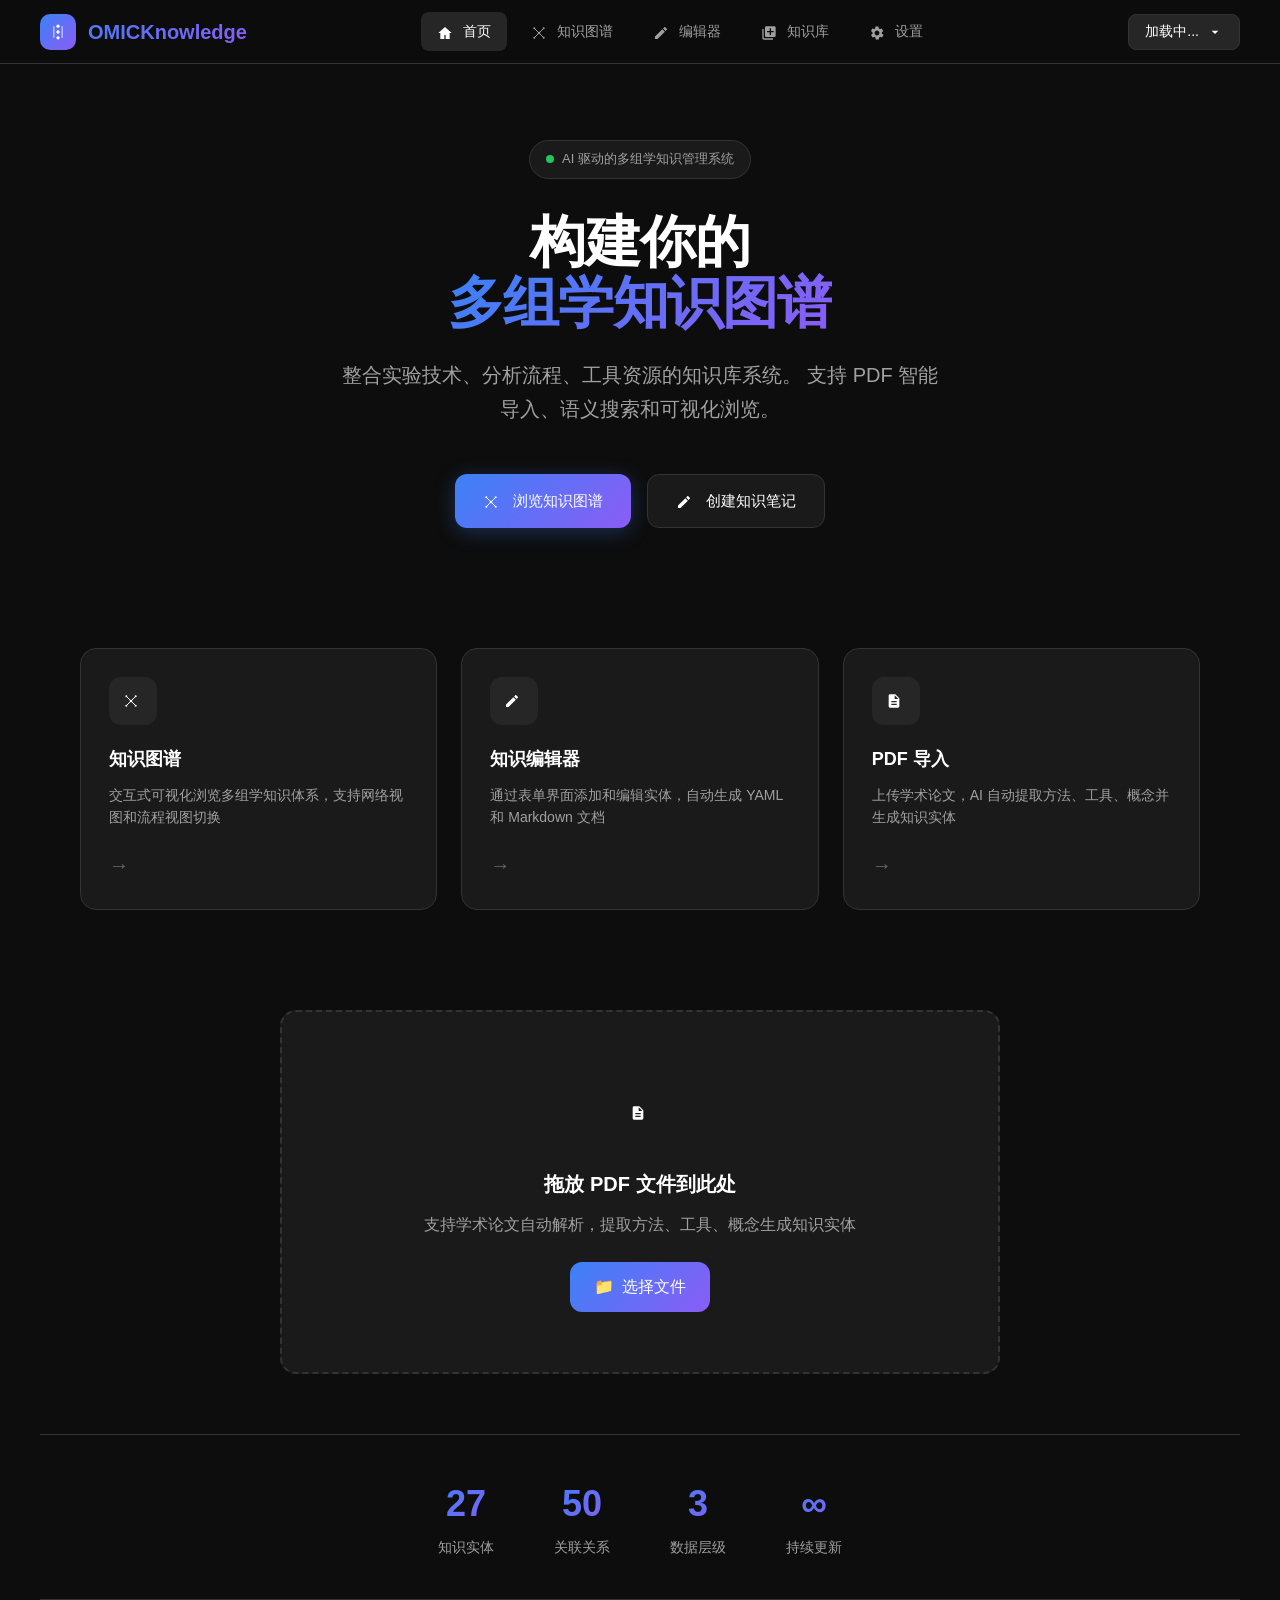
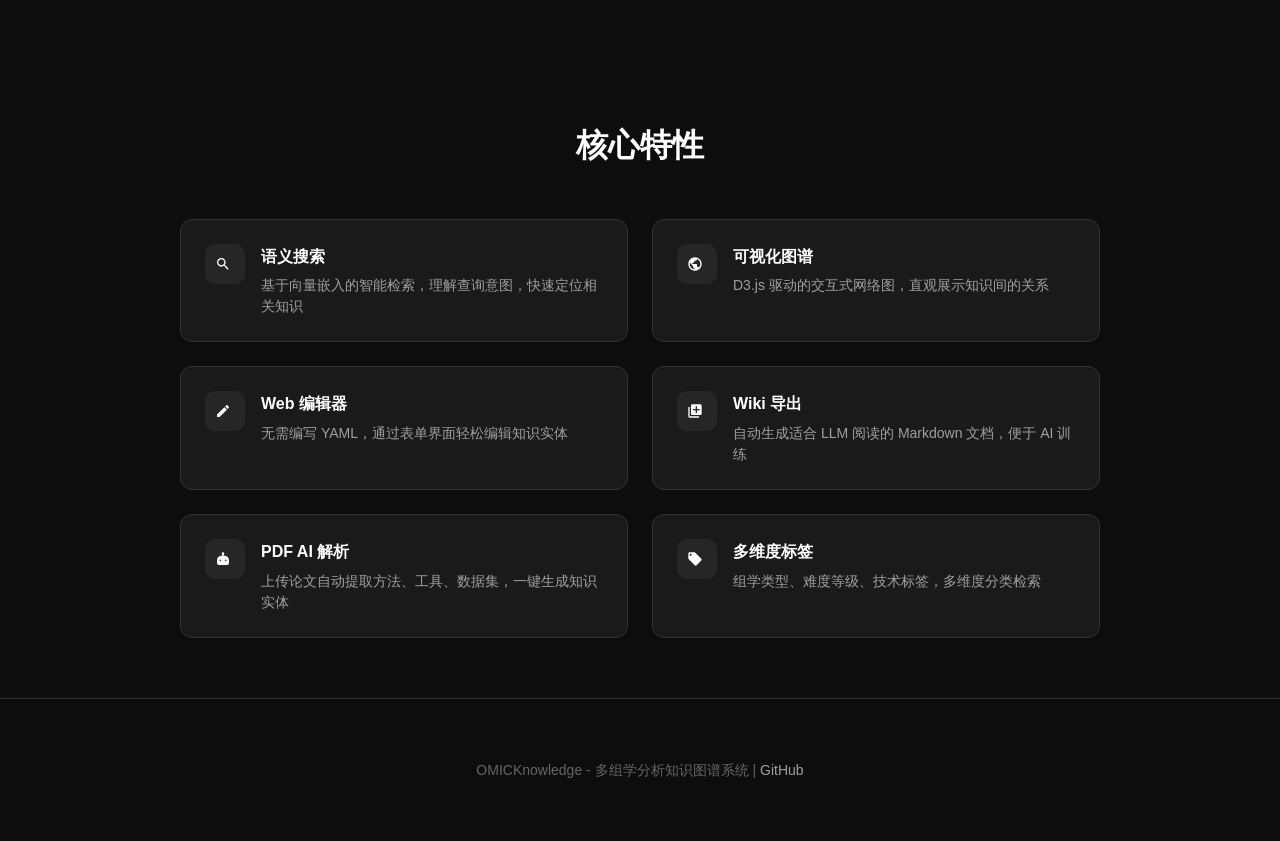
==== knowledge_graph/web/index.html @ b9a16aa6 "feat: add multi-knowledge-base support - Add KnowledgeBaseManager for managing multiple isolated KBs" ====
<!DOCTYPE html>
<html lang="zh-CN">
<head>
  <meta charset="UTF-8">
  <meta name="viewport" content="width=device-width, initial-scale=1.0">
  <title>OMICKnowledge - 多组学知识库</title>
  <link rel="icon" href="data:image/svg+xml,%3Csvg xmlns='http://www.w3.org/2000/svg' viewBox='0 0 100 100'%3E%3Crect width='100' height='100' rx='20' fill='url(%23g)'/%3E%3Cdefs%3E%3ClinearGradient id='g' x1='0%25' y1='0%25' x2='100%25' y2='100%25'%3E%3Cstop offset='0%25' style='stop-color:%233b82f6'/%3E%3Cstop offset='100%25' style='stop-color:%238b5cf6'/%3E%3C/linearGradient%3E%3C/defs%3E%3Ccircle cx='50' cy='35' r='8' fill='white'/%3E%3Ccircle cx='50' cy='60' r='8' fill='white'/%3E%3Ccircle cx='35' cy='85' r='5' fill='white' opacity='0.7'/%3E%3Ccircle cx='65' cy='85' r='5' fill='white' opacity='0.7'/%3E%3C/svg%3E">
  <style>
    /* CSS Variables - Kimi Dark Theme */
    :root {
      --bg-primary: #0d0d0d;
      --bg-secondary: #1a1a1a;
      --bg-tertiary: #262626;
      --bg-hover: #2d2d2d;
      --text-primary: #ffffff;
      --text-secondary: #a0a0a0;
      --text-muted: #666666;
      --accent-blue: #3b82f6;
      --accent-purple: #8b5cf6;
      --accent-gradient: linear-gradient(135deg, #3b82f6 0%, #8b5cf6 100%);
      --border-color: #333333;
      --shadow-lg: 0 20px 60px rgba(0,0,0,0.5);
      --shadow-md: 0 10px 40px rgba(0,0,0,0.3);
      --radius-lg: 16px;
      --radius-md: 12px;
      --radius-sm: 8px;
    }

    * {
      margin: 0;
      padding: 0;
      box-sizing: border-box;
    }

    body {
      font-family: -apple-system, BlinkMacSystemFont, 'Segoe UI', Roboto, 'Helvetica Neue', Arial, sans-serif;
      background: var(--bg-primary);
      color: var(--text-primary);
      min-height: 100vh;
      line-height: 1.6;
    }

    /* Navigation - Kimi Style */
    .navbar {
      position: fixed;
      top: 0;
      left: 0;
      right: 0;
      height: 64px;
      background: rgba(13, 13, 13, 0.9);
      backdrop-filter: blur(20px);
      border-bottom: 1px solid var(--border-color);
      display: flex;
      align-items: center;
      justify-content: space-between;
      padding: 0 40px;
      z-index: 1000;
    }

    .logo {
      display: flex;
      align-items: center;
      gap: 12px;
      font-size: 20px;
      font-weight: 600;
      background: var(--accent-gradient);
      -webkit-background-clip: text;
      -webkit-text-fill-color: transparent;
      background-clip: text;
    }

    .logo-icon {
      width: 36px;
      height: 36px;
      background: var(--accent-gradient);
      border-radius: 10px;
      display: flex;
      align-items: center;
      justify-content: center;
      font-size: 20px;
      -webkit-text-fill-color: initial;
    }

    .nav-links {
      display: flex;
      gap: 8px;
    }

    .nav-link {
      padding: 8px 16px;
      border-radius: var(--radius-sm);
      color: var(--text-secondary);
      text-decoration: none;
      font-size: 14px;
      transition: all 0.2s;
      display: flex;
      align-items: center;
      gap: 6px;
    }

    .nav-link:hover {
      color: var(--text-primary);
      background: var(--bg-hover);
    }

    .nav-link.active {
      color: var(--text-primary);
      background: var(--bg-tertiary);
    }

    /* KB Selector */
    .kb-selector {
      position: relative;
      margin-left: 16px;
    }

    .kb-selector-btn {
      display: flex;
      align-items: center;
      gap: 8px;
      padding: 8px 16px;
      background: var(--bg-tertiary);
      border: 1px solid var(--border-color);
      border-radius: var(--radius-sm);
      color: var(--text-primary);
      cursor: pointer;
      font-size: 14px;
      transition: all 0.2s;
    }

    .kb-selector-btn:hover {
      background: var(--bg-hover);
    }

    .kb-dropdown {
      position: absolute;
      top: 100%;
      right: 0;
      margin-top: 8px;
      min-width: 220px;
      background: var(--bg-secondary);
      border: 1px solid var(--border-color);
      border-radius: var(--radius-md);
      box-shadow: 0 20px 60px rgba(0,0,0,0.5);
      display: none;
      z-index: 1001;
      overflow: hidden;
    }

    .kb-dropdown.show {
      display: block;
    }

    .kb-dropdown-header {
      padding: 12px 16px;
      border-bottom: 1px solid var(--border-color);
      font-size: 12px;
      color: var(--text-muted);
      text-transform: uppercase;
      letter-spacing: 1px;
    }

    .kb-dropdown-item {
      display: flex;
      align-items: center;
      gap: 12px;
      padding: 12px 16px;
      cursor: pointer;
      transition: all 0.2s;
      border-left: 3px solid transparent;
    }

    .kb-dropdown-item:hover {
      background: var(--bg-hover);
    }

    .kb-dropdown-item.active {
      background: var(--bg-hover);
      border-left-color: var(--accent-blue);
    }

    .kb-dropdown-item .kb-icon {
      width: 28px;
      height: 28px;
      border-radius: var(--radius-sm);
      display: flex;
      align-items: center;
      justify-content: center;
      font-size: 14px;
    }

    .kb-dropdown-item .kb-info {
      flex: 1;
    }

    .kb-dropdown-item .kb-name {
      font-size: 14px;
      font-weight: 500;
    }

    .kb-dropdown-item .kb-count {
      font-size: 12px;
      color: var(--text-muted);
    }

    .kb-dropdown-footer {
      padding: 12px 16px;
      border-top: 1px solid var(--border-color);
    }

    .kb-dropdown-footer a {
      color: var(--accent-blue);
      text-decoration: none;
      font-size: 13px;
    }

    /* Hero Section */
    .hero {
      padding: 140px 40px 80px;
      text-align: center;
      max-width: 900px;
      margin: 0 auto;
    }

    .hero-badge {
      display: inline-flex;
      align-items: center;
      gap: 8px;
      padding: 8px 16px;
      background: var(--bg-secondary);
      border: 1px solid var(--border-color);
      border-radius: 20px;
      font-size: 13px;
      color: var(--text-secondary);
      margin-bottom: 32px;
    }

    .hero-badge .dot {
      width: 8px;
      height: 8px;
      background: #22c55e;
      border-radius: 50%;
      animation: pulse 2s infinite;
    }

    @keyframes pulse {
      0%, 100% { opacity: 1; }
      50% { opacity: 0.5; }
    }

    .hero h1 {
      font-size: 56px;
      font-weight: 700;
      line-height: 1.1;
      margin-bottom: 24px;
      letter-spacing: -0.02em;
    }

    .hero h1 span {
      background: var(--accent-gradient);
      -webkit-background-clip: text;
      -webkit-text-fill-color: transparent;
      background-clip: text;
    }

    .hero p {
      font-size: 20px;
      color: var(--text-secondary);
      max-width: 600px;
      margin: 0 auto 48px;
      line-height: 1.7;
    }

    /* Quick Actions */
    .quick-actions {
      display: flex;
      gap: 16px;
      justify-content: center;
      flex-wrap: wrap;
    }

    .btn {
      display: inline-flex;
      align-items: center;
      gap: 10px;
      padding: 14px 28px;
      border-radius: var(--radius-md);
      font-size: 15px;
      font-weight: 500;
      text-decoration: none;
      transition: all 0.3s;
      border: none;
      cursor: pointer;
    }

    .btn-primary {
      background: var(--accent-gradient);
      color: white;
      box-shadow: 0 4px 20px rgba(59, 130, 246, 0.3);
    }

    .btn-primary:hover {
      transform: translateY(-2px);
      box-shadow: 0 8px 30px rgba(59, 130, 246, 0.4);
    }

    .btn-secondary {
      background: var(--bg-secondary);
      color: var(--text-primary);
      border: 1px solid var(--border-color);
    }

    .btn-secondary:hover {
      background: var(--bg-hover);
      border-color: #444;
    }

    /* Main Content Grid */
    .content-grid {
      display: grid;
      grid-template-columns: repeat(3, 1fr);
      gap: 24px;
      max-width: 1200px;
      margin: 0 auto;
      padding: 40px;
    }

    .card {
      background: var(--bg-secondary);
      border: 1px solid var(--border-color);
      border-radius: var(--radius-lg);
      padding: 28px;
      transition: all 0.3s;
      cursor: pointer;
      text-decoration: none;
      color: inherit;
      display: block;
    }

    .card:hover {
      background: var(--bg-tertiary);
      border-color: #444;
      transform: translateY(-4px);
      box-shadow: var(--shadow-md);
    }

    .card-icon {
      width: 48px;
      height: 48px;
      background: var(--bg-tertiary);
      border-radius: var(--radius-md);
      display: flex;
      align-items: center;
      justify-content: center;
      font-size: 24px;
      margin-bottom: 20px;
    }

    .card h3 {
      font-size: 18px;
      font-weight: 600;
      margin-bottom: 10px;
    }

    .card p {
      font-size: 14px;
      color: var(--text-secondary);
      line-height: 1.6;
    }

    .card-arrow {
      margin-top: 20px;
      color: var(--text-muted);
      font-size: 20px;
      transition: transform 0.3s;
    }

    .card:hover .card-arrow {
      transform: translateX(4px);
      color: var(--accent-blue);
    }

    /* Stats Bar */
    .stats-bar {
      display: flex;
      justify-content: center;
      gap: 60px;
      padding: 40px;
      border-top: 1px solid var(--border-color);
      border-bottom: 1px solid var(--border-color);
      margin: 60px 40px;
    }

    .stat {
      text-align: center;
    }

    .stat-value {
      font-size: 36px;
      font-weight: 700;
      background: var(--accent-gradient);
      -webkit-background-clip: text;
      -webkit-text-fill-color: transparent;
      background-clip: text;
    }

    .stat-label {
      font-size: 14px;
      color: var(--text-secondary);
      margin-top: 4px;
    }

    /* Features Section */
    .features {
      max-width: 1000px;
      margin: 0 auto;
      padding: 60px 40px;
    }

    .features h2 {
      font-size: 32px;
      font-weight: 600;
      text-align: center;
      margin-bottom: 48px;
    }

    .feature-list {
      display: grid;
      grid-template-columns: repeat(2, 1fr);
      gap: 24px;
    }

    .feature-item {
      display: flex;
      gap: 16px;
      padding: 24px;
      background: var(--bg-secondary);
      border-radius: var(--radius-md);
      border: 1px solid var(--border-color);
    }

    .feature-icon {
      width: 40px;
      height: 40px;
      background: var(--bg-tertiary);
      border-radius: 10px;
      display: flex;
      align-items: center;
      justify-content: center;
      font-size: 20px;
      flex-shrink: 0;
    }

    .feature-content h4 {
      font-size: 16px;
      font-weight: 600;
      margin-bottom: 6px;
    }

    .feature-content p {
      font-size: 14px;
      color: var(--text-secondary);
      line-height: 1.5;
    }

    /* PDF Upload Section */
    .upload-section {
      max-width: 800px;
      margin: 60px auto;
      padding: 0 40px;
    }

    .upload-card {
      background: var(--bg-secondary);
      border: 2px dashed var(--border-color);
      border-radius: var(--radius-lg);
      padding: 60px 40px;
      text-align: center;
      transition: all 0.3s;
    }

    .upload-card:hover, .upload-card.dragover {
      border-color: var(--accent-blue);
      background: var(--bg-tertiary);
    }

    .upload-icon {
      font-size: 48px;
      margin-bottom: 20px;
    }

    .upload-card h3 {
      font-size: 20px;
      margin-bottom: 12px;
    }

    .upload-card p {
      color: var(--text-secondary);
      margin-bottom: 24px;
    }

    .file-input {
      display: none;
    }

    .upload-btn {
      display: inline-flex;
      align-items: center;
      gap: 8px;
      padding: 12px 24px;
      background: var(--accent-gradient);
      color: white;
      border-radius: var(--radius-md);
      cursor: pointer;
      font-weight: 500;
      transition: all 0.3s;
    }

    .upload-btn:hover {
      transform: translateY(-2px);
      box-shadow: 0 8px 25px rgba(59, 130, 246, 0.3);
    }

    /* Footer */
    .footer {
      text-align: center;
      padding: 60px 40px;
      color: var(--text-muted);
      font-size: 14px;
      border-top: 1px solid var(--border-color);
    }

    .footer a {
      color: var(--text-secondary);
      text-decoration: none;
    }

    .footer a:hover {
      color: var(--text-primary);
    }

    /* Responsive */
    @media (max-width: 900px) {
      .content-grid {
        grid-template-columns: 1fr;
      }
      
      .feature-list {
        grid-template-columns: 1fr;
      }
      
      .hero h1 {
        font-size: 36px;
      }
      
      .stats-bar {
        flex-wrap: wrap;
        gap: 30px;
      }
    }

    /* Toast Notification */
    .toast {
      position: fixed;
      bottom: 30px;
      left: 50%;
      transform: translateX(-50%) translateY(100px);
      background: var(--bg-secondary);
      color: var(--text-primary);
      padding: 16px 28px;
      border-radius: var(--radius-md);
      border: 1px solid var(--border-color);
      box-shadow: var(--shadow-lg);
      display: flex;
      align-items: center;
      gap: 12px;
      opacity: 0;
      transition: all 0.3s;
      z-index: 2000;
    }

    .toast.show {
      opacity: 1;
      transform: translateX(-50%) translateY(0);
    }

    .toast.success {
      border-left: 4px solid #22c55e;
    }

    .toast.error {
      border-left: 4px solid #ef4444;
    }
  </style>
</head>
<body>
  <!-- Navigation -->
  <nav class="navbar">
    <div class="logo">
      <div class="logo-icon"><svg viewBox="0 0 24 24" width="20" height="20" fill="currentColor" style="vertical-align:middle"><circle cx="12" cy="5" r="2"/><circle cx="12" cy="12" r="2"/><circle cx="12" cy="19" r="2"/><path d="M6 5h2v14H6zM16 5h2v14h-2z" opacity="0.5"/></svg></div>
      <span>OMICKnowledge</span>
    </div>
    <div class="nav-links">
      <a href="index.html" class="nav-link active">
        <span><svg viewBox="0 0 24 24" width="16" height="16" fill="currentColor" style="vertical-align:middle;margin-right:4px"><path d="M12 3l10 9h-3v9h-6v-6h-2v6H5v-9H2z"/></svg></span> 首页
      </a>
      <a href="graph.html" class="nav-link">
        <span><svg viewBox="0 0 24 24" width="16" height="16" fill="currentColor" style="vertical-align:middle;margin-right:4px"><circle cx="12" cy="12" r="2"/><circle cx="5" cy="5" r="1.5"/><circle cx="19" cy="5" r="1.5"/><circle cx="5" cy="19" r="1.5"/><circle cx="19" cy="19" r="1.5"/><path d="M12 12L5 5M12 12L19 5M12 12L5 19M12 12L19 19" stroke="currentColor" stroke-width="1.5"/></svg></span> 知识图谱
      </a>
      <a href="editor/index.html" class="nav-link">
        <span><svg viewBox="0 0 24 24" width="16" height="16" fill="currentColor" style="vertical-align:middle;margin-right:4px"><path d="M3 17.25V21h3.75L17.81 9.94l-3.75-3.75L3 17.25zM20.71 7.04c.39-.39.39-1.02 0-1.41l-2.34-2.34c-.39-.39-1.02-.39-1.41 0l-1.83 1.83 3.75 3.75 1.83-1.83z"/></svg></span> 编辑器
      </a>
      <a href="kb_manager.html" class="nav-link">
        <span><svg viewBox="0 0 24 24" width="16" height="16" fill="currentColor" style="vertical-align:middle;margin-right:4px"><path d="M4 6H2v14c0 1.1.9 2 2 2h14v-2H4V6zm16-4H8c-1.1 0-2 .9-2 2v12c0 1.1.9 2 2 2h12c1.1 0 2-.9 2-2V4c0-1.1-.9-2-2-2zm-1 9h-4v4h-2v-4H9V9h4V5h2v4h4v2z"/></svg></span> 知识库
      </a>
      <a href="settings.html" class="nav-link">
        <span><svg viewBox="0 0 24 24" width="16" height="16" fill="currentColor" style="vertical-align:middle;margin-right:4px"><path d="M19.14 12.94c.04-.3.06-.61.06-.94 0-.32-.02-.64-.07-.94l2.03-1.58c.18-.14.23-.41.12-.61l-1.92-3.32c-.12-.22-.37-.29-.59-.22l-2.39.96c-.5-.38-1.03-.7-1.62-.94l-.36-2.54c-.04-.24-.24-.41-.48-.41h-3.84c-.24 0-.43.17-.47.41l-.36 2.54c-.59.24-1.13.57-1.62.94l-2.39-.96c-.22-.08-.47 0-.59.22L3.16 8.87c-.12.21-.08.47.12.61l2.03 1.58c-.05.3-.09.63-.09.94s.02.64.07.94l-2.03 1.58c-.18.14-.23.41-.12.61l1.92 3.32c.12.22.37.29.59.22l2.39-.96c.5.38 1.03.7 1.62.94l.36 2.54c.05.24.24.41.48.41h3.84c.24 0 .44-.17.47-.41l.36-2.54c.59-.24 1.13-.58 1.62-.94l2.39.96c.22.08.47 0 .59-.22l1.92-3.32c.12-.22.07-.47-.12-.61l-2.01-1.58zM12 15.6c-1.98 0-3.6-1.62-3.6-3.6s1.62-3.6 3.6-3.6 3.6 1.62 3.6 3.6-1.62 3.6-3.6 3.6z"/></svg></span> 设置
      </a>
    </div>
    
    <!-- KB Selector Dropdown -->
    <div class="kb-selector">
      <button class="kb-selector-btn" onclick="toggleKbDropdown()">
        <span id="currentKbName">加载中...</span>
        <svg viewBox="0 0 24 24" width="16" height="16" fill="currentColor"><path d="M7 10l5 5 5-5z"/></svg>
      </button>
      <div class="kb-dropdown" id="kbDropdown">
        <div class="kb-dropdown-header">选择知识库</div>
        <div id="kbDropdownList"></div>
        <div class="kb-dropdown-footer">
          <a href="kb_manager.html">管理知识库</a>
        </div>
      </div>
    </div>
  </nav>

  <!-- Hero Section -->
  <section class="hero">
    <div class="hero-badge">
      <span class="dot"></span>
      <span>AI 驱动的多组学知识管理系统</span>
    </div>
    <h1>
      构建你的<br>
      <span>多组学知识图谱</span>
    </h1>
    <p>
      整合实验技术、分析流程、工具资源的知识库系统。
      支持 PDF 智能导入、语义搜索和可视化浏览。
    </p>
    <div class="quick-actions">
      <a href="graph.html" class="btn btn-primary">
        <span><svg viewBox="0 0 24 24" width="16" height="16" fill="currentColor" style="vertical-align:middle;margin-right:4px"><circle cx="12" cy="12" r="2"/><circle cx="5" cy="5" r="1.5"/><circle cx="19" cy="5" r="1.5"/><circle cx="5" cy="19" r="1.5"/><circle cx="19" cy="19" r="1.5"/><path d="M12 12L5 5M12 12L19 5M12 12L5 19M12 12L19 19" stroke="currentColor" stroke-width="1.5"/></svg></span> 浏览知识图谱
      </a>
      <a href="editor/index.html" class="btn btn-secondary">
        <span><svg viewBox="0 0 24 24" width="16" height="16" fill="currentColor" style="vertical-align:middle;margin-right:4px"><path d="M3 17.25V21h3.75L17.81 9.94l-3.75-3.75L3 17.25zM20.71 7.04c.39-.39.39-1.02 0-1.41l-2.34-2.34c-.39-.39-1.02-.39-1.41 0l-1.83 1.83 3.75 3.75 1.83-1.83z"/></svg></span> 创建知识笔记
      </a>
    </div>
  </section>

  <!-- Content Grid -->
  <section class="content-grid">
    <a href="graph.html" class="card">
      <div class="card-icon"><svg viewBox="0 0 24 24" width="16" height="16" fill="currentColor" style="vertical-align:middle;margin-right:4px"><circle cx="12" cy="12" r="2"/><circle cx="5" cy="5" r="1.5"/><circle cx="19" cy="5" r="1.5"/><circle cx="5" cy="19" r="1.5"/><circle cx="19" cy="19" r="1.5"/><path d="M12 12L5 5M12 12L19 5M12 12L5 19M12 12L19 19" stroke="currentColor" stroke-width="1.5"/></svg></div>
      <h3>知识图谱</h3>
      <p>交互式可视化浏览多组学知识体系，支持网络视图和流程视图切换</p>
      <div class="card-arrow">→</div>
    </a>
    
    <a href="editor/index.html" class="card">
      <div class="card-icon"><svg viewBox="0 0 24 24" width="16" height="16" fill="currentColor" style="vertical-align:middle;margin-right:4px"><path d="M3 17.25V21h3.75L17.81 9.94l-3.75-3.75L3 17.25zM20.71 7.04c.39-.39.39-1.02 0-1.41l-2.34-2.34c-.39-.39-1.02-.39-1.41 0l-1.83 1.83 3.75 3.75 1.83-1.83z"/></svg></div>
      <h3>知识编辑器</h3>
      <p>通过表单界面添加和编辑实体，自动生成 YAML 和 Markdown 文档</p>
      <div class="card-arrow">→</div>
    </a>
    
    <a href="#" class="card" onclick="document.getElementById('pdfInput').click(); return false;">
      <div class="card-icon"><svg viewBox="0 0 24 24" width="16" height="16" fill="currentColor" style="vertical-align:middle;margin-right:4px"><path d="M14 2H6c-1.1 0-1.99.9-1.99 2L4 20c0 1.1.89 2 1.99 2H18c1.1 0 2-.9 2-2V8l-6-6zm2 16H8v-2h8v2zm0-4H8v-2h8v2zm-3-5V3.5L18.5 9H13z"/></svg></div>
      <h3>PDF 导入</h3>
      <p>上传学术论文，AI 自动提取方法、工具、概念并生成知识实体</p>
      <div class="card-arrow">→</div>
    </a>
  </section>

  <!-- PDF Upload Section -->
  <section class="upload-section">
    <div class="upload-card" id="uploadZone">
      <div class="upload-icon"><svg viewBox="0 0 24 24" width="16" height="16" fill="currentColor" style="vertical-align:middle;margin-right:4px"><path d="M14 2H6c-1.1 0-1.99.9-1.99 2L4 20c0 1.1.89 2 1.99 2H18c1.1 0 2-.9 2-2V8l-6-6zm2 16H8v-2h8v2zm0-4H8v-2h8v2zm-3-5V3.5L18.5 9H13z"/></svg></div>
      <h3>拖放 PDF 文件到此处</h3>
      <p>支持学术论文自动解析，提取方法、工具、概念生成知识实体</p>
      <label class="upload-btn">
        <span>📁</span> 选择文件
        <input type="file" class="file-input" id="pdfInput" accept=".pdf" multiple>
      </label>
    </div>
  </section>

  <!-- Stats Bar -->
  <section class="stats-bar">
    <div class="stat">
      <div class="stat-value" id="entityCount">-</div>
      <div class="stat-label">知识实体</div>
    </div>
    <div class="stat">
      <div class="stat-value" id="relationCount">-</div>
      <div class="stat-label">关联关系</div>
    </div>
    <div class="stat">
      <div class="stat-value">3</div>
      <div class="stat-label">数据层级</div>
    </div>
    <div class="stat">
      <div class="stat-value">∞</div>
      <div class="stat-label">持续更新</div>
    </div>
  </section>

  <!-- Features -->
  <section class="features">
    <h2>核心特性</h2>
    <div class="feature-list">
      <div class="feature-item">
        <div class="feature-icon"><svg viewBox="0 0 24 24" width="16" height="16" fill="currentColor" style="vertical-align:middle;margin-right:4px"><path d="M15.5 14h-.79l-.28-.27C15.41 12.59 16 11.11 16 9.5 16 5.91 13.09 3 9.5 3S3 5.91 3 9.5 5.91 16 9.5 16c1.61 0 3.09-.59 4.23-1.57l.27.28v.79l5 4.99L20.49 19l-4.99-5zm-6 0C7.01 14 5 11.99 5 9.5S7.01 5 9.5 5 14 7.01 14 9.5 11.99 14 9.5 14z"/></svg></div>
        <div class="feature-content">
          <h4>语义搜索</h4>
          <p>基于向量嵌入的智能检索，理解查询意图，快速定位相关知识</p>
        </div>
      </div>
      <div class="feature-item">
        <div class="feature-icon"><svg viewBox="0 0 24 24" width="16" height="16" fill="currentColor" style="vertical-align:middle;margin-right:4px"><path d="M12 2C6.48 2 2 6.48 2 12s4.48 10 10 10 10-4.48 10-10S17.52 2 12 2zm-1 17.93c-3.95-.49-7-3.85-7-7.93 0-.62.08-1.21.21-1.79L9 15v1c0 1.1.9 2 2 2v1.93zm6.9-2.54c-.26-.81-1-1.39-1.9-1.39h-1v-3c0-.55-.45-1-1-1H8v-2h2c.55 0 1-.45 1-1V7h2c1.1 0 2-.9 2-2v-.41c2.93 1.19 5 4.06 5 7.41 0 2.08-.8 3.97-2.1 5.39z"/></svg></div>
        <div class="feature-content">
          <h4>可视化图谱</h4>
          <p>D3.js 驱动的交互式网络图，直观展示知识间的关系</p>
        </div>
      </div>
      <div class="feature-item">
        <div class="feature-icon"><svg viewBox="0 0 24 24" width="16" height="16" fill="currentColor" style="vertical-align:middle;margin-right:4px"><path d="M3 17.25V21h3.75L17.81 9.94l-3.75-3.75L3 17.25zM20.71 7.04c.39-.39.39-1.02 0-1.41l-2.34-2.34c-.39-.39-1.02-.39-1.41 0l-1.83 1.83 3.75 3.75 1.83-1.83z"/></svg></div>
        <div class="feature-content">
          <h4>Web 编辑器</h4>
          <p>无需编写 YAML，通过表单界面轻松编辑知识实体</p>
        </div>
      </div>
      <div class="feature-item">
        <div class="feature-icon"><svg viewBox="0 0 24 24" width="16" height="16" fill="currentColor" style="vertical-align:middle;margin-right:4px"><path d="M4 6H2v14c0 1.1.9 2 2 2h14v-2H4V6zm16-4H8c-1.1 0-2 .9-2 2v12c0 1.1.9 2 2 2h12c1.1 0 2-.9 2-2V4c0-1.1-.9-2-2-2zm-1 9h-4v4h-2v-4H9V9h4V5h2v4h4v2z"/></svg></div>
        <div class="feature-content">
          <h4>Wiki 导出</h4>
          <p>自动生成适合 LLM 阅读的 Markdown 文档，便于 AI 训练</p>
        </div>
      </div>
      <div class="feature-item">
        <div class="feature-icon"><svg viewBox="0 0 24 24" width="16" height="16" fill="currentColor" style="vertical-align:middle;margin-right:4px"><path d="M12 2a2 2 0 012 2c0 .74-.4 1.39-1 1.73V7h1a7 7 0 017 7v4a3 3 0 01-3 3H6a3 3 0 01-3-3v-4a7 7 0 017-7h1V5.73c-.6-.34-1-.99-1-1.73a2 2 0 012-2zM7 13v2h2v-2H7zm8 0v2h2v-2h-2z"/></svg></div>
        <div class="feature-content">
          <h4>PDF AI 解析</h4>
          <p>上传论文自动提取方法、工具、数据集，一键生成知识实体</p>
        </div>
      </div>
      <div class="feature-item">
        <div class="feature-icon"><svg viewBox="0 0 24 24" width="16" height="16" fill="currentColor" style="vertical-align:middle;margin-right:4px"><path d="M21.41 11.58l-9-9C12.05 2.22 11.55 2 11 2H4c-1.1 0-2 .9-2 2v7c0 .55.22 1.05.59 1.42l9 9c.36.36.86.58 1.41.58.55 0 1.05-.22 1.41-.59l7-7c.37-.36.59-.86.59-1.41 0-.55-.23-1.06-.59-1.42zM5.5 7C4.67 7 4 6.33 4 5.5S4.67 4 5.5 4 7 4.67 7 5.5 6.33 7 5.5 7z"/></svg></div>
        <div class="feature-content">
          <h4>多维度标签</h4>
          <p>组学类型、难度等级、技术标签，多维度分类检索</p>
        </div>
      </div>
    </div>
  </section>

  <!-- Footer -->
  <footer class="footer">
    <p>OMICKnowledge - 多组学分析知识图谱系统 | 
    <a href="https://github.com/Hayesss/OMICKnowledge" target="_blank">GitHub</a></p>
  </footer>

  <!-- Toast -->
  <div class="toast" id="toast">
    <span id="toastIcon"><svg viewBox="0 0 24 24" width="16" height="16" fill="currentColor"><path d="M9 16.17L4.83 12l-1.42 1.41L9 19 21 7l-1.41-1.41z"/></svg></span>
    <span id="toastMessage">操作成功</span>
  </div>

  <script>
    // KB Selector functions
    async function loadKbSelector() {
      try {
        const response = await fetch('/api/kb/list');
        const data = await response.json();
        
        if (data.success) {
          const current = data.current;
          document.getElementById('currentKbName').textContent = current ? current.name : '未选择';
          
          // Render dropdown
          const list = document.getElementById('kbDropdownList');
          list.innerHTML = data.knowledge_bases.map(kb => `
            <div class="kb-dropdown-item ${kb.id === current?.id ? 'active' : ''}" onclick="switchKb('${kb.id}')">
              <div class="kb-icon" style="background: ${kb.color}20; color: ${kb.color}">${kb.icon}</div>
              <div class="kb-info">
                <div class="kb-name">${kb.name}</div>
                <div class="kb-count">${kb.entity_count} 个实体</div>
              </div>
            </div>
          `).join('');
        }
      } catch (e) {
        console.error('Failed to load KB list:', e);
      }
    }

    function toggleKbDropdown() {
      document.getElementById('kbDropdown').classList.toggle('show');
    }

    async function switchKb(id) {
      try {
        const response = await fetch('/api/kb/switch', {
          method: 'POST',
          headers: {'Content-Type': 'application/json'},
          body: JSON.stringify({id})
        });
        
        const data = await response.json();
        if (data.success) {
          document.getElementById('currentKbName').textContent = data.knowledge_base.name;
          document.getElementById('kbDropdown').classList.remove('show');
          showToast(`已切换到: ${data.knowledge_base.name}`);
          loadStats();
        }
      } catch (e) {
        showToast('切换失败', 'error');
      }
    }

    // Close dropdown when clicking outside
    document.addEventListener('click', (e) => {
      if (!e.target.closest('.kb-selector')) {
        document.getElementById('kbDropdown').classList.remove('show');
      }
    });

    // Initialize
    loadKbSelector();

    // Load stats
    async function loadStats() {
      try {
        const response = await fetch('data/entities.json');
        const data = await response.json();
        document.getElementById('entityCount').textContent = data.nodes?.length || '27';
        document.getElementById('relationCount').textContent = data.edges?.length || '50';
      } catch (e) {
        document.getElementById('entityCount').textContent = '27';
        document.getElementById('relationCount').textContent = '50';
      }
    }
    loadStats();

    // Toast notification
    function showToast(message, type = 'success') {
      const toast = document.getElementById('toast');
      document.getElementById('toastMessage').textContent = message;
      document.getElementById('toastIcon').textContent = type === 'success' ? '<svg viewBox="0 0 24 24" width="16" height="16" fill="currentColor"><path d="M9 16.17L4.83 12l-1.42 1.41L9 19 21 7l-1.41-1.41z"/></svg>' : '<svg viewBox="0 0 24 24" width="16" height="16" fill="currentColor"><path d="M19 6.41L17.59 5 12 10.59 6.41 5 5 6.41 10.59 12 5 17.59 6.41 19 12 13.41 17.59 19 19 17.59 13.41 12z"/></svg>';
      toast.className = `toast ${type} show`;
      setTimeout(() => toast.classList.remove('show'), 3000);
    }

    // File upload
    const uploadZone = document.getElementById('uploadZone');
    const pdfInput = document.getElementById('pdfInput');

    // Drag & drop
    uploadZone.addEventListener('dragover', (e) => {
      e.preventDefault();
      uploadZone.classList.add('dragover');
    });

    uploadZone.addEventListener('dragleave', () => {
      uploadZone.classList.remove('dragover');
    });

    uploadZone.addEventListener('drop', (e) => {
      e.preventDefault();
      uploadZone.classList.remove('dragover');
      const files = e.dataTransfer.files;
      handleFiles(files);
    });

    pdfInput.addEventListener('change', (e) => {
      handleFiles(e.target.files);
    });

    async function handleFiles(files) {
      // Check settings first
      const settings = getAISettings();
      if (!settings || !settings.apiKey) {
        showToast('请先配置 AI 设置 <svg viewBox="0 0 24 24" width="16" height="16" fill="currentColor" style="vertical-align:middle;margin-right:4px"><path d="M19.14 12.94c.04-.3.06-.61.06-.94 0-.32-.02-.64-.07-.94l2.03-1.58c.18-.14.23-.41.12-.61l-1.92-3.32c-.12-.22-.37-.29-.59-.22l-2.39.96c-.5-.38-1.03-.7-1.62-.94l-.36-2.54c-.04-.24-.24-.41-.48-.41h-3.84c-.24 0-.43.17-.47.41l-.36 2.54c-.59.24-1.13.57-1.62.94l-2.39-.96c-.22-.08-.47 0-.59.22L3.16 8.87c-.12.21-.08.47.12.61l2.03 1.58c-.05.3-.09.63-.09.94s.02.64.07.94l-2.03 1.58c-.18.14-.23.41-.12.61l1.92 3.32c.12.22.37.29.59.22l2.39-.96c.5.38 1.03.7 1.62.94l.36 2.54c.05.24.24.41.48.41h3.84c.24 0 .44-.17.47-.41l.36-2.54c.59-.24 1.13-.58 1.62-.94l2.39.96c.22.08.47 0 .59-.22l1.92-3.32c.12-.22.07-.47-.12-.61l-2.01-1.58zM12 15.6c-1.98 0-3.6-1.62-3.6-3.6s1.62-3.6 3.6-3.6 3.6 1.62 3.6 3.6-1.62 3.6-3.6 3.6z"/></svg>', 'error');
        setTimeout(() => {
          if (confirm('是否前往设置页面配置 API Key？')) {
            window.location.href = 'settings.html';
          }
        }, 500);
        return;
      }

      for (const file of files) {
        if (file.type === 'application/pdf' || file.name.endsWith('.pdf')) {
          showToast(`正在上传: ${file.name}...`, 'success');
          await uploadPDF(file, settings);
        } else {
          showToast('请上传 PDF 文件', 'error');
        }
      }
    }

    async function uploadPDF(file, settings) {
      try {
        const formData = new FormData();
        formData.append('pdf', file);
        formData.append('apiBase', settings.apiBase || 'https://api.openai-proxy.org');
        formData.append('apiKey', settings.apiKey);
        formData.append('model', settings.model || 'gpt-4.1-mini');

        showToast(`正在解析: ${file.name}...`, 'success');
        
        const response = await fetch('http://localhost:8000/api/process-pdf', {
          method: 'POST',
          body: formData
        });
        
        const result = await response.json();
        
        if (response.ok && result.success) {
          showToast(`✅ 已生成 ${result.entity_count} 个实体`, 'success');
          console.log('Generated entities:', result.entities);
          // Refresh stats after a delay
          setTimeout(loadStats, 2000);
        } else {
          showToast(`❌ ${result.error || '处理失败'}`, 'error');
        }
      } catch (error) {
        showToast(`❌ 上传失败: ${error.message}`, 'error');
        console.error('Upload error:', error);
      }
    }

    // Get AI settings from localStorage
    function getAISettings() {
      try {
        const saved = localStorage.getItem('omicknowledge_settings');
        if (saved) {
          return JSON.parse(saved);
        }
      } catch (e) {
        console.error('Failed to get settings:', e);
      }
      return null;
    }
  </script>
</body>
</html>
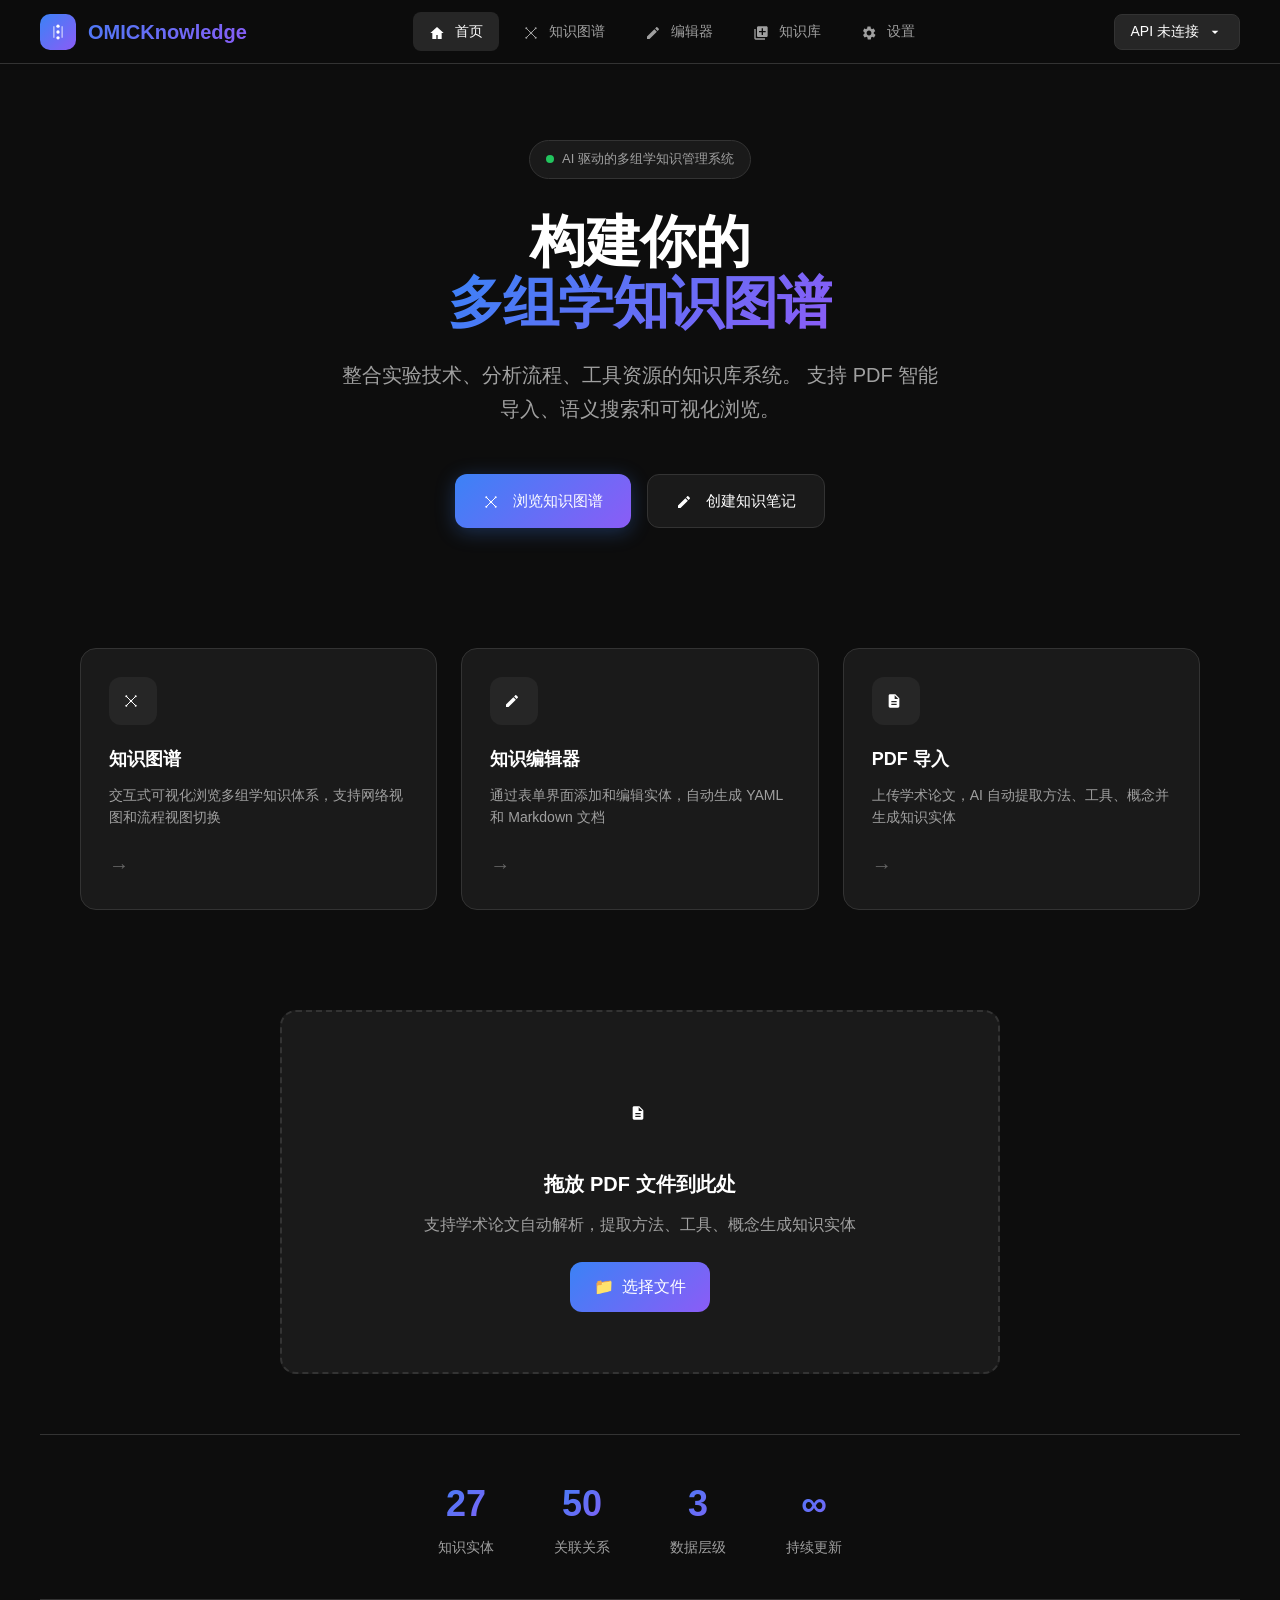
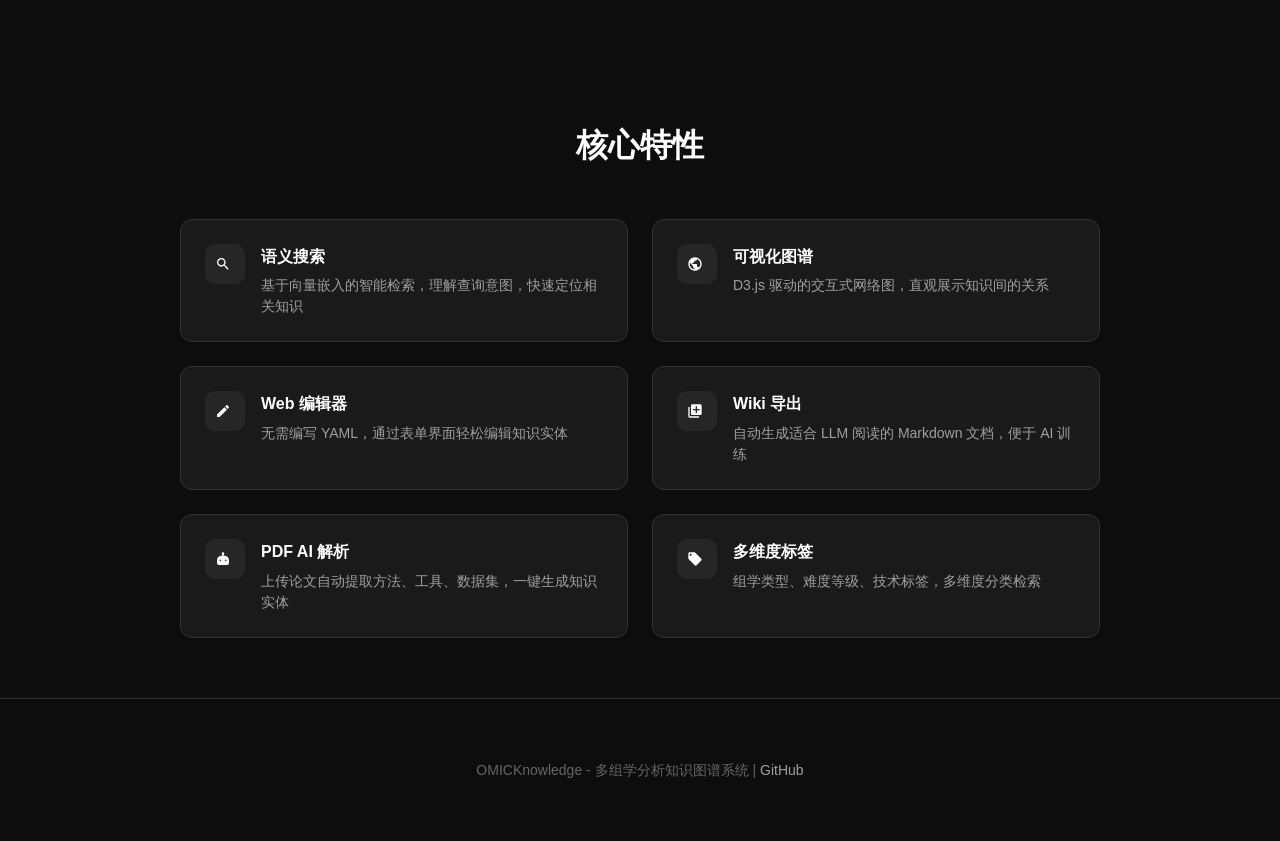
==== commit ba15b499: "fix: update API calls to use full URL with port 8000 - Fix KB list loading failure by using http://l" ====
--- a/knowledge_graph/web/index.html
+++ b/knowledge_graph/web/index.html
@@ -780,8 +780,16 @@
     // KB Selector functions
     async function loadKbSelector() {
       try {
-        const response = await fetch('/api/kb/list');
+        console.log('Loading KB list...');
+        const response = await fetch('http://localhost:8000/api/kb/list');
+        console.log('Response:', response.status);
+        
+        if (!response.ok) {
+          throw new Error(`HTTP ${response.status}`);
+        }
+        
         const data = await response.json();
+        console.log('Data:', data);
         
         if (data.success) {
           const current = data.current;
@@ -789,18 +797,32 @@
           
           // Render dropdown
           const list = document.getElementById('kbDropdownList');
-          list.innerHTML = data.knowledge_bases.map(kb => `
-            <div class="kb-dropdown-item ${kb.id === current?.id ? 'active' : ''}" onclick="switchKb('${kb.id}')">
-              <div class="kb-icon" style="background: ${kb.color}20; color: ${kb.color}">${kb.icon}</div>
-              <div class="kb-info">
-                <div class="kb-name">${kb.name}</div>
-                <div class="kb-count">${kb.entity_count} 个实体</div>
+          if (data.knowledge_bases.length === 0) {
+            list.innerHTML = '<div style="padding: 16px; color: var(--text-muted);">暂无知识库</div>';
+          } else {
+            list.innerHTML = data.knowledge_bases.map(kb => `
+              <div class="kb-dropdown-item ${kb.id === current?.id ? 'active' : ''}" onclick="switchKb('${kb.id}')">
+                <div class="kb-icon" style="background: ${kb.color}20; color: ${kb.color}">${kb.icon || '📚'}</div>
+                <div class="kb-info">
+                  <div class="kb-name">${kb.name}</div>
+                  <div class="kb-count">${kb.entity_count || 0} 个实体</div>
+                </div>
               </div>
-            </div>
-          `).join('');
+            `).join('');
+          }
+        } else {
+          console.error('API error:', data.error);
+          document.getElementById('currentKbName').textContent = '加载失败';
         }
       } catch (e) {
         console.error('Failed to load KB list:', e);
+        document.getElementById('currentKbName').textContent = 'API 未连接';
+        document.getElementById('kbDropdownList').innerHTML = `
+          <div style="padding: 16px; color: var(--error);">
+            无法连接到 API 服务<br>
+            <small style="color: var(--text-muted)">请确保服务已启动: pixi run serve-memory</small>
+          </div>
+        `;
       }
     }
 
@@ -810,7 +832,7 @@
 
     async function switchKb(id) {
       try {
-        const response = await fetch('/api/kb/switch', {
+        const response = await fetch('http://localhost:8000/api/kb/switch', {
           method: 'POST',
           headers: {'Content-Type': 'application/json'},
           body: JSON.stringify({id})
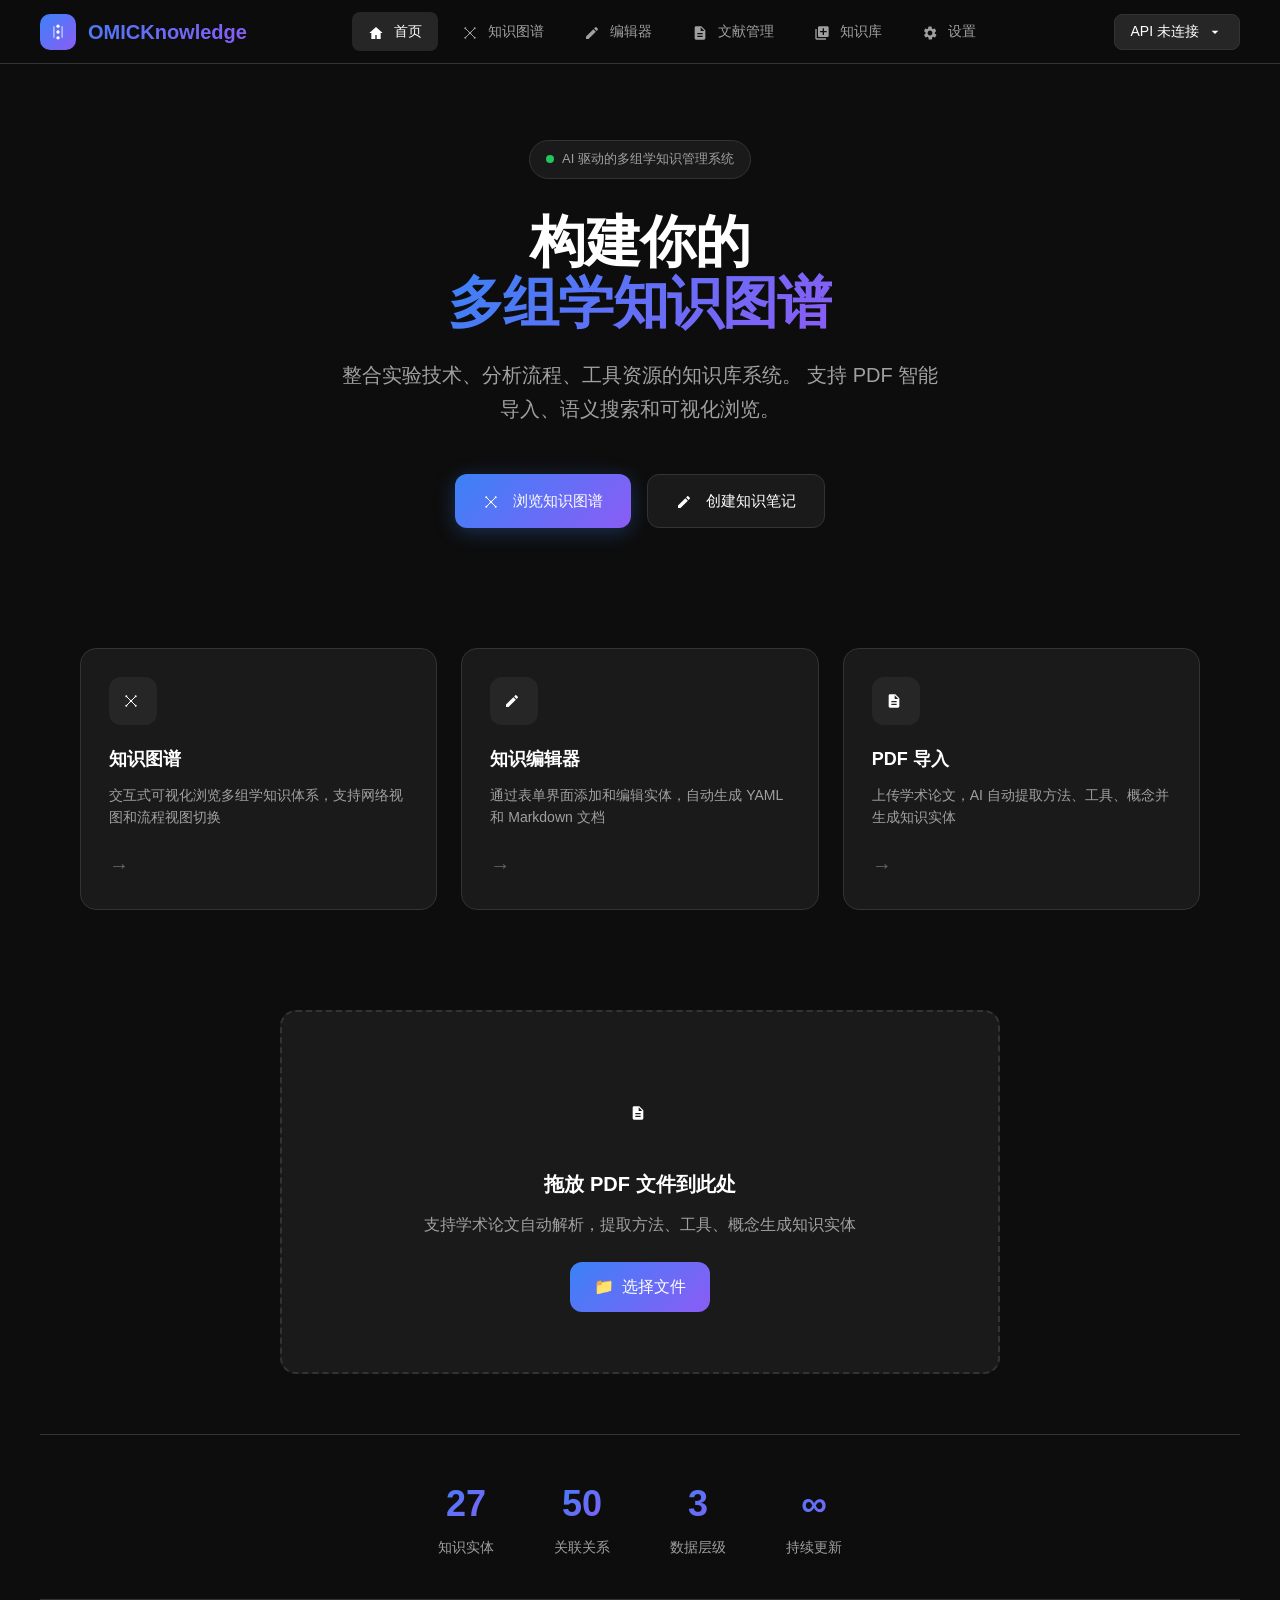
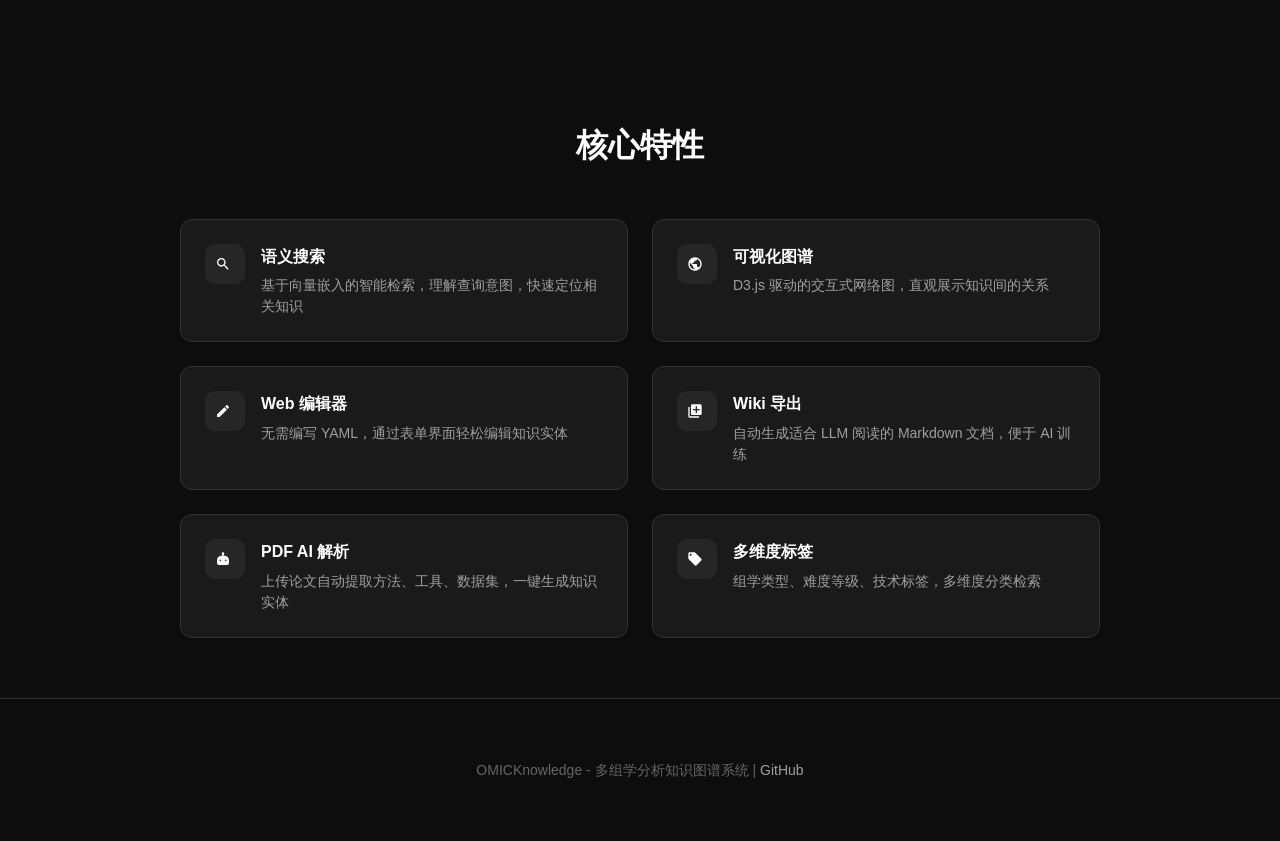
==== commit 7edea6e9: "feat: add paper management page like citebox - Create papers.html for managing imported PDF document" ====
--- a/knowledge_graph/web/index.html
+++ b/knowledge_graph/web/index.html
@@ -591,6 +591,146 @@
     .toast.error {
       border-left: 4px solid #ef4444;
     }
+
+    /* Result Modal */
+    .result-modal-overlay {
+      position: fixed;
+      top: 0;
+      left: 0;
+      right: 0;
+      bottom: 0;
+      background: rgba(0,0,0,0.8);
+      display: none;
+      align-items: center;
+      justify-content: center;
+      z-index: 3000;
+      padding: 20px;
+    }
+
+    .result-modal-overlay.show {
+      display: flex;
+    }
+
+    .result-modal {
+      background: var(--bg-secondary);
+      border: 1px solid var(--border-color);
+      border-radius: var(--radius-lg);
+      width: 90%;
+      max-width: 700px;
+      max-height: 80vh;
+      display: flex;
+      flex-direction: column;
+      box-shadow: 0 20px 60px rgba(0,0,0,0.5);
+    }
+
+    .result-modal-header {
+      padding: 24px 24px 0;
+      border-bottom: 1px solid var(--border-color);
+    }
+
+    .result-modal-header h3 {
+      font-size: 20px;
+      margin-bottom: 8px;
+      display: flex;
+      align-items: center;
+      gap: 10px;
+    }
+
+    .result-modal-header p {
+      color: var(--text-secondary);
+      font-size: 14px;
+      margin-bottom: 16px;
+    }
+
+    .result-modal-body {
+      padding: 20px 24px;
+      overflow-y: auto;
+      flex: 1;
+    }
+
+    .entity-list {
+      display: flex;
+      flex-direction: column;
+      gap: 12px;
+    }
+
+    .entity-item {
+      background: var(--bg-tertiary);
+      border: 1px solid var(--border-color);
+      border-radius: var(--radius-md);
+      padding: 16px;
+      display: flex;
+      gap: 12px;
+      align-items: flex-start;
+      transition: all 0.2s;
+    }
+
+    .entity-item:hover {
+      border-color: var(--accent-blue);
+    }
+
+    .entity-type-icon {
+      width: 40px;
+      height: 40px;
+      border-radius: var(--radius-sm);
+      display: flex;
+      align-items: center;
+      justify-content: center;
+      font-size: 18px;
+      flex-shrink: 0;
+    }
+
+    .entity-info {
+      flex: 1;
+      min-width: 0;
+    }
+
+    .entity-name {
+      font-weight: 600;
+      margin-bottom: 4px;
+      display: flex;
+      align-items: center;
+      gap: 8px;
+    }
+
+    .entity-type-badge {
+      font-size: 11px;
+      padding: 2px 8px;
+      border-radius: 10px;
+      background: var(--bg-hover);
+      color: var(--text-secondary);
+      text-transform: uppercase;
+    }
+
+    .entity-desc {
+      font-size: 13px;
+      color: var(--text-secondary);
+      line-height: 1.5;
+      margin-bottom: 8px;
+    }
+
+    .entity-path {
+      font-size: 12px;
+      color: var(--text-muted);
+      font-family: monospace;
+      background: var(--bg-secondary);
+      padding: 4px 8px;
+      border-radius: 4px;
+      display: inline-block;
+    }
+
+    .result-modal-footer {
+      padding: 16px 24px;
+      border-top: 1px solid var(--border-color);
+      display: flex;
+      justify-content: flex-end;
+      gap: 12px;
+    }
+
+    .btn-sm {
+      padding: 8px 16px;
+      font-size: 13px;
+    }
   </style>
 </head>
 <body>
@@ -609,6 +749,9 @@
       </a>
       <a href="editor/index.html" class="nav-link">
         <span><svg viewBox="0 0 24 24" width="16" height="16" fill="currentColor" style="vertical-align:middle;margin-right:4px"><path d="M3 17.25V21h3.75L17.81 9.94l-3.75-3.75L3 17.25zM20.71 7.04c.39-.39.39-1.02 0-1.41l-2.34-2.34c-.39-.39-1.02-.39-1.41 0l-1.83 1.83 3.75 3.75 1.83-1.83z"/></svg></span> 编辑器
+      </a>
+      <a href="papers.html" class="nav-link">
+        <span><svg viewBox="0 0 24 24" width="16" height="16" fill="currentColor" style="vertical-align:middle;margin-right:4px"><path d="M14 2H6c-1.1 0-1.99.9-1.99 2L4 20c0 1.1.89 2 1.99 2H18c1.1 0 2-.9 2-2V8l-6-6zm2 16H8v-2h8v2zm0-4H8v-2h8v2zm-3-5V3.5L18.5 9H13z"/></svg></span> 文献管理
       </a>
       <a href="kb_manager.html" class="nav-link">
         <span><svg viewBox="0 0 24 24" width="16" height="16" fill="currentColor" style="vertical-align:middle;margin-right:4px"><path d="M4 6H2v14c0 1.1.9 2 2 2h14v-2H4V6zm16-4H8c-1.1 0-2 .9-2 2v12c0 1.1.9 2 2 2h12c1.1 0 2-.9 2-2V4c0-1.1-.9-2-2-2zm-1 9h-4v4h-2v-4H9V9h4V5h2v4h4v2z"/></svg></span> 知识库
@@ -776,6 +919,23 @@
     <span id="toastMessage">操作成功</span>
   </div>
 
+  <!-- PDF Import Result Modal -->
+  <div class="result-modal-overlay" id="resultModal">
+    <div class="result-modal">
+      <div class="result-modal-header">
+        <h3><svg viewBox="0 0 24 24" width="24" height="24" fill="currentColor" style="vertical-align:middle;margin-right:8px;color:#22c55e"><path d="M9 16.17L4.83 12l-1.42 1.41L9 19 21 7l-1.41-1.41z"/></svg>PDF 解析完成</h3>
+        <p id="resultSummary">成功生成 X 个知识实体</p>
+      </div>
+      <div class="result-modal-body">
+        <div class="entity-list" id="entityList"></div>
+      </div>
+      <div class="result-modal-footer">
+        <button class="btn btn-secondary btn-sm" onclick="closeResultModal()">关闭</button>
+        <a href="graph.html" class="btn btn-primary btn-sm">查看知识图谱</a>
+      </div>
+    </div>
+  </div>
+
   <script>
     // KB Selector functions
     async function loadKbSelector() {
@@ -949,10 +1109,15 @@
         const result = await response.json();
         
         if (response.ok && result.success) {
-          showToast(`✅ 已生成 ${result.entity_count} 个实体`, 'success');
+          showToast(`✅ 已生成 ${result.entity_count} 个实体，正在构建知识库...`, 'success');
           console.log('Generated entities:', result.entities);
-          // Refresh stats after a delay
-          setTimeout(loadStats, 2000);
+          console.log('Build status:', result.build);
+          
+          // Show result modal with entity list
+          showResultModal(result);
+          
+          // Poll for build completion
+          pollBuildStatus(5);
         } else {
           showToast(`❌ ${result.error || '处理失败'}`, 'error');
         }
@@ -960,6 +1125,81 @@
         showToast(`❌ 上传失败: ${error.message}`, 'error');
         console.error('Upload error:', error);
       }
+    }
+
+    // Show PDF import result modal
+    function showResultModal(result) {
+      const modal = document.getElementById('resultModal');
+      const summary = document.getElementById('resultSummary');
+      const list = document.getElementById('entityList');
+      
+      summary.textContent = `文件 "${result.filename}" 已成功解析，生成 ${result.entity_count} 个知识实体：`;
+      
+      // Type icon mapping
+      const typeIcons = {
+        'tools': '<svg viewBox="0 0 24 24" width="20" height="20" fill="currentColor"><path d="M22.7 19l-9.1-9.1c.9-2.3.4-5-1.5-6.9-2-2-5-2.4-7.4-1.3L9 6 6 9 1.6 4.7C.4 7.1.9 10.1 2.9 12.1c1.9 1.9 4.6 2.4 6.9 1.5l9.1 9.1c.4.4 1 .4 1.4 0l2.3-2.3c.5-.4.5-1.1.1-1.4z"/></svg>',
+        'steps': '<svg viewBox="0 0 24 24" width="20" height="20" fill="currentColor"><path d="M19 3H5c-1.1 0-2 .9-2 2v14c0 1.1.9 2 2 2h14c1.1 0 2-.9 2-2V5c0-1.1-.9-2-2-2zm-5 14H7v-2h7v2zm3-4H7v-2h10v2zm0-4H7V7h10v2z"/></svg>',
+        'concepts': '<svg viewBox="0 0 24 24" width="20" height="20" fill="currentColor"><path d="M12 2C6.48 2 2 6.48 2 12s4.48 10 10 10 10-4.48 10-10S17.52 2 12 2zm1 17h-2v-2h2v2zm2.07-7.75l-.9.92C13.45 12.9 13 13.5 13 15h-2v-.5c0-1.1.45-2.1 1.17-2.83l1.24-1.26c.37-.36.59-.86.59-1.41 0-1.1-.9-2-2-2s-2 .9-2 2H8c0-2.21 1.79-4 4-4s4 1.79 4 4c0 .88-.36 1.68-.93 2.25z"/></svg>',
+        'resources': '<svg viewBox="0 0 24 24" width="20" height="20" fill="currentColor"><path d="M4 6H2v14c0 1.1.9 2 2 2h14v-2H4V6zm16-4H8c-1.1 0-2 .9-2 2v12c0 1.1.9 2 2 2h12c1.1 0 2-.9 2-2V4c0-1.1-.9-2-2-2zm-1 9h-4v4h-2v-4H9V9h4V5h2v4h4v2z"/></svg>',
+        'assays': '<svg viewBox="0 0 24 24" width="20" height="20" fill="currentColor"><path d="M7 14c-1.66 0-3 1.34-3 3 0 1.31-1.16 2-2 2 .92 1.22 2.49 2 4 2 2.21 0 4-1.79 4-4 0-1.66-1.34-3-3-3zm13.71-9.37l-1.34-1.34a.996.996 0 00-1.41 0L9 12.25 11.75 15l8.96-8.96a.996.996 0 000-1.41z"/></svg>',
+        'stages': '<svg viewBox="0 0 24 24" width="20" height="20" fill="currentColor"><path d="M19 3H5c-1.1 0-2 .9-2 2v14c0 1.1.9 2 2 2h14c1.1 0 2-.9 2-2V5c0-1.1-.9-2-2-2zM9 17H7v-7h2v7zm4 0h-2V7h2v10zm4 0h-2v-4h2v4z"/></svg>',
+        'issues': '<svg viewBox="0 0 24 24" width="20" height="20" fill="currentColor"><path d="M1 21h22L12 2 1 21zm12-3h-2v-2h2v2zm0-4h-2v-4h2v4z"/></svg>'
+      };
+      
+      const typeColors = {
+        'tools': '#ec4899',
+        'steps': '#f59e0b',
+        'concepts': '#8b5cf6',
+        'resources': '#14b8a6',
+        'assays': '#3b82f6',
+        'stages': '#22c55e',
+        'issues': '#ef4444'
+      };
+      
+      list.innerHTML = result.entities.map(e => `
+        <div class="entity-item">
+          <div class="entity-type-icon" style="background: ${typeColors[e.type] || '#666'}20; color: ${typeColors[e.type] || '#666'}">
+            ${typeIcons[e.type] || '📄'}
+          </div>
+          <div class="entity-info">
+            <div class="entity-name">
+              ${e.name}
+              <span class="entity-type-badge">${e.type}</span>
+            </div>
+            <div class="entity-desc">${e.description}</div>
+            <div class="entity-path">${e.file_path}</div>
+          </div>
+        </div>
+      `).join('');
+      
+      modal.classList.add('show');
+    }
+
+    function closeResultModal() {
+      document.getElementById('resultModal').classList.remove('show');
+    }
+
+    // Poll build status
+    async function pollBuildStatus(maxAttempts = 10) {
+      for (let i = 0; i < maxAttempts; i++) {
+        await new Promise(r => setTimeout(r, 3000)); // Wait 3 seconds
+        
+        try {
+          const response = await fetch('http://localhost:8000/health');
+          const data = await response.json();
+          
+          if (response.ok) {
+            showToast(`✅ 知识库构建完成！共 ${data.items} 个实体`, 'success');
+            loadStats();
+            loadKbSelector();
+            return;
+          }
+        } catch (e) {
+          console.log('Waiting for build...');
+        }
+      }
+      
+      showToast('⚠️ 构建可能需要更长时间，请稍后刷新页面查看', 'warning');
     }
 
     // Get AI settings from localStorage
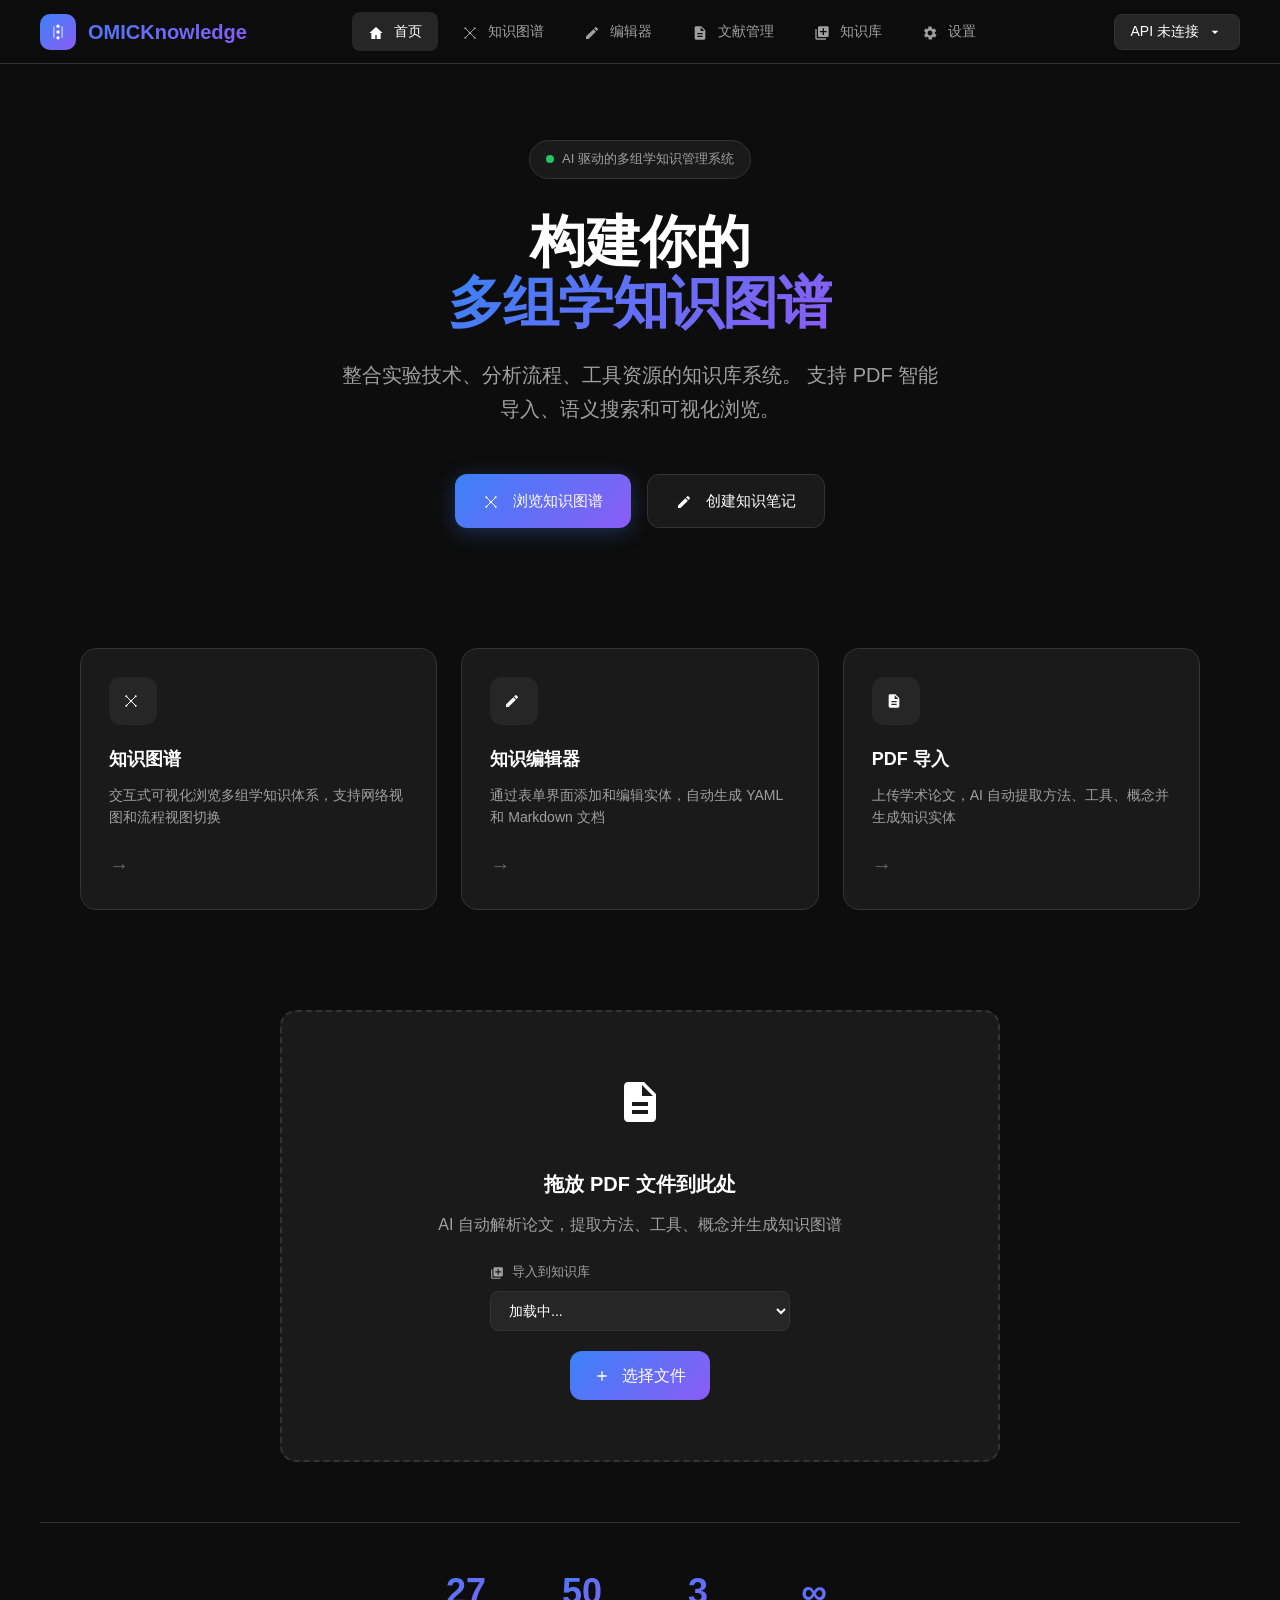
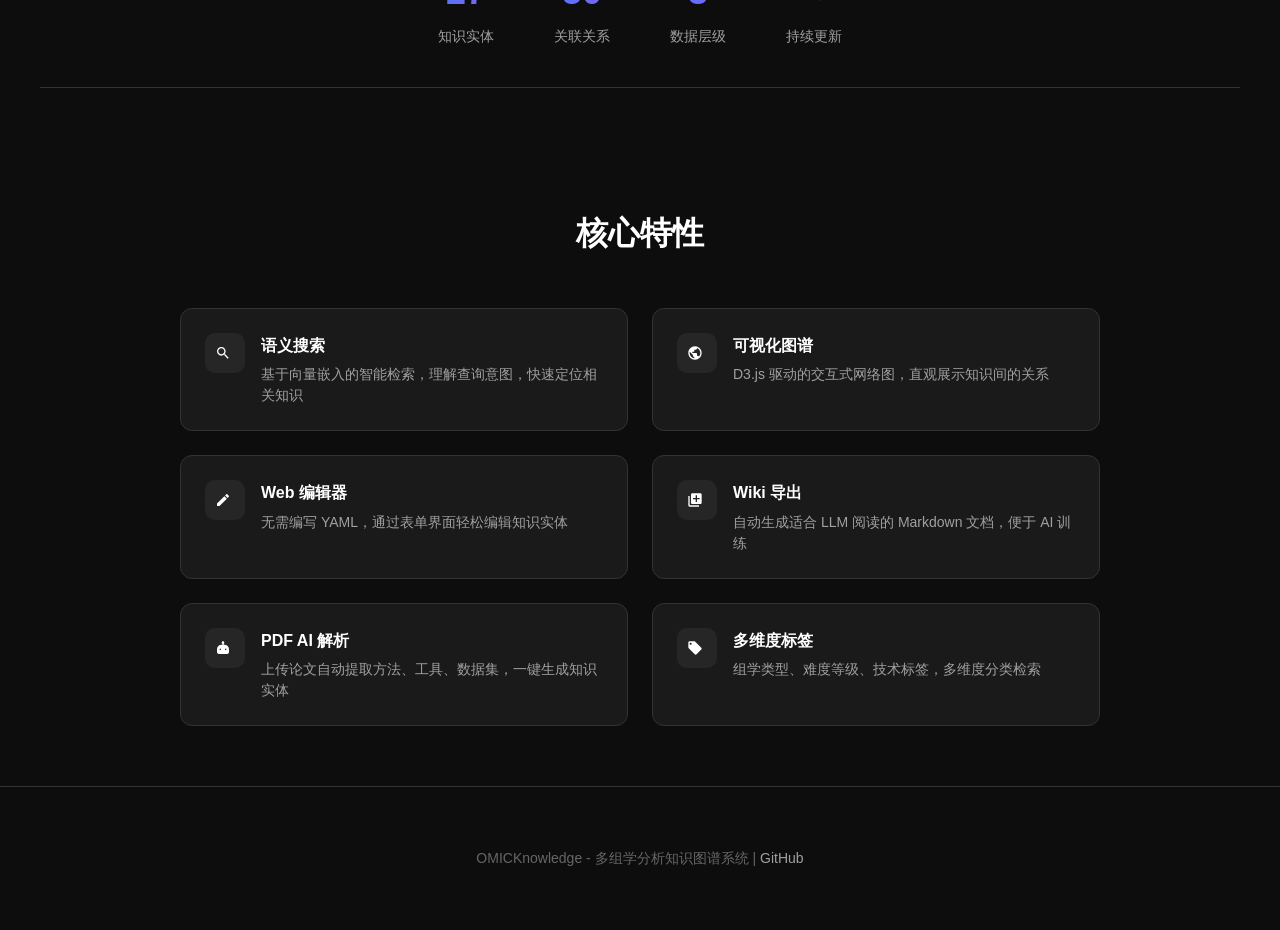
==== commit b64d0345: "feat: enhance PDF import with KB selection and paper tracking - Add pdf_import_record.py to track al" ====
--- a/knowledge_graph/web/index.html
+++ b/knowledge_graph/web/index.html
@@ -828,11 +828,23 @@
   <!-- PDF Upload Section -->
   <section class="upload-section">
     <div class="upload-card" id="uploadZone">
-      <div class="upload-icon"><svg viewBox="0 0 24 24" width="16" height="16" fill="currentColor" style="vertical-align:middle;margin-right:4px"><path d="M14 2H6c-1.1 0-1.99.9-1.99 2L4 20c0 1.1.89 2 1.99 2H18c1.1 0 2-.9 2-2V8l-6-6zm2 16H8v-2h8v2zm0-4H8v-2h8v2zm-3-5V3.5L18.5 9H13z"/></svg></div>
+      <div class="upload-icon"><svg viewBox="0 0 24 24" width="48" height="48" fill="currentColor"><path d="M14 2H6c-1.1 0-1.99.9-1.99 2L4 20c0 1.1.89 2 1.99 2H18c1.1 0 2-.9 2-2V8l-6-6zm2 16H8v-2h8v2zm0-4H8v-2h8v2zm-3-5V3.5L18.5 9H13z"/></svg></div>
       <h3>拖放 PDF 文件到此处</h3>
-      <p>支持学术论文自动解析，提取方法、工具、概念生成知识实体</p>
+      <p>AI 自动解析论文，提取方法、工具、概念并生成知识图谱</p>
+      
+      <!-- Target KB Selection -->
+      <div class="target-kb-selector" style="margin: 20px 0; text-align: left; max-width: 300px; margin-left: auto; margin-right: auto;">
+        <label style="display: block; font-size: 13px; color: var(--text-secondary); margin-bottom: 8px;">
+          <svg viewBox="0 0 24 24" width="14" height="14" fill="currentColor" style="vertical-align:middle;margin-right:4px"><path d="M4 6H2v14c0 1.1.9 2 2 2h14v-2H4V6zm16-4H8c-1.1 0-2 .9-2 2v12c0 1.1.9 2 2 2h12c1.1 0 2-.9 2-2V4c0-1.1-.9-2-2-2zm-1 9h-4v4h-2v-4H9V9h4V5h2v4h4v2z"/></svg>
+          导入到知识库
+        </label>
+        <select id="targetKbSelect" style="width: 100%; background: var(--bg-tertiary); border: 1px solid var(--border-color); border-radius: var(--radius-sm); padding: 10px 14px; color: var(--text-primary); font-size: 14px;">
+          <option value="">加载中...</option>
+        </select>
+      </div>
+      
       <label class="upload-btn">
-        <span>📁</span> 选择文件
+        <svg viewBox="0 0 24 24" width="16" height="16" fill="currentColor" style="vertical-align:middle;margin-right:4px"><path d="M19 13h-6v6h-2v-6H5v-2h6V5h2v6h6v2z"/></svg> 选择文件
         <input type="file" class="file-input" id="pdfInput" accept=".pdf" multiple>
       </label>
     </div>
@@ -970,6 +982,12 @@
               </div>
             `).join('');
           }
+          
+          // Fill target KB select
+          const targetSelect = document.getElementById('targetKbSelect');
+          targetSelect.innerHTML = data.knowledge_bases.map(kb => `
+            <option value="${kb.id}" ${kb.id === current?.id ? 'selected' : ''}>${kb.name}</option>
+          `).join('');
         } else {
           console.error('API error:', data.error);
           document.getElementById('currentKbName').textContent = '加载失败';
@@ -1093,11 +1111,37 @@
 
     async function uploadPDF(file, settings) {
       try {
+        // Get target KB
+        const targetKb = document.getElementById('targetKbSelect').value;
+        if (!targetKb) {
+          showToast('请先选择目标知识库', 'error');
+          return;
+        }
+        
+        // Switch to target KB if different
+        const currentKbName = document.getElementById('currentKbName').textContent;
+        const targetKbText = document.getElementById('targetKbSelect').options[document.getElementById('targetKbSelect').selectedIndex].text;
+        
+        if (targetKbText !== currentKbName) {
+          showToast(`正在切换到知识库: ${targetKbText}...`, 'success');
+          const switchResponse = await fetch('http://localhost:8000/api/kb/switch', {
+            method: 'POST',
+            headers: {'Content-Type': 'application/json'},
+            body: JSON.stringify({id: targetKb})
+          });
+          if (!switchResponse.ok) {
+            throw new Error('切换知识库失败');
+          }
+          // Update current KB display
+          document.getElementById('currentKbName').textContent = targetKbText;
+        }
+        
         const formData = new FormData();
         formData.append('pdf', file);
         formData.append('apiBase', settings.apiBase || 'https://api.openai-proxy.org');
         formData.append('apiKey', settings.apiKey);
         formData.append('model', settings.model || 'gpt-4.1-mini');
+        formData.append('kbId', targetKb);
 
         showToast(`正在解析: ${file.name}...`, 'success');
         
